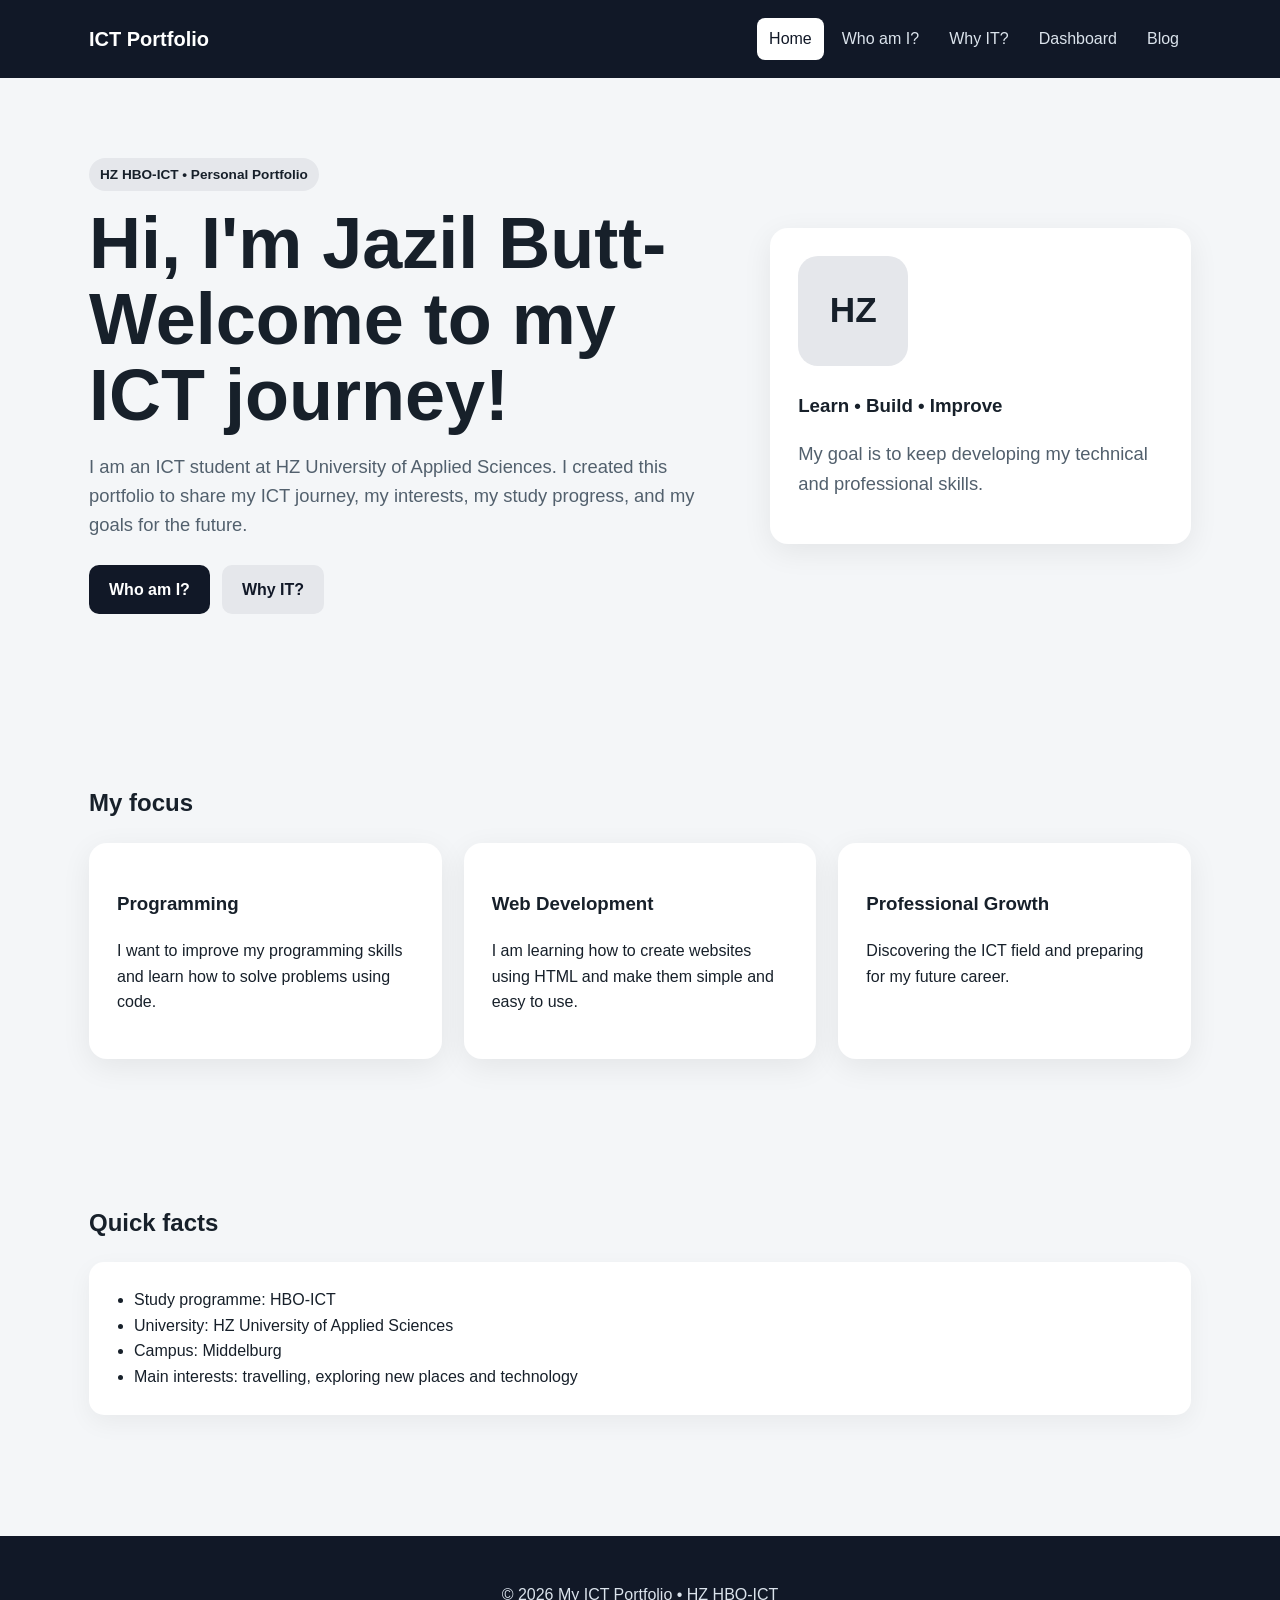
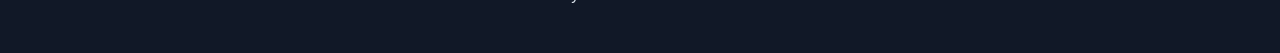
==== index.html @ fc64127b "ICT portfolio website My personal ICT portfolio website for HZ University" ====
<!DOCTYPE html>
<html lang="en">
<head>
  <meta charset="UTF-8">
  <meta name="viewport" content="width=device-width, initial-scale=1.0">
  <meta name="description" content="Personal ICT portfolio website of an HZ ICT student.">
  <title>My ICT Portfolio | Home</title>
  <link rel="stylesheet" href="style.css">
</head>
<body>
<header>
  <nav class="navbar">
    <a class="brand" href="index.html">ICT Portfolio</a>
    <div class="nav-links">
      <a class="active" href="index.html">Home</a>
      <a href="about.html">Who am I?</a>
      <a href="why-it.html">Why IT?</a>
      <a href="dashboard.html">Dashboard</a>
      <a href="blog.html">Blog</a>
    </div>
  </nav>
</header>

<main>
  <section class="hero">
    <div>
      <span class="tag">HZ HBO-ICT • Personal Portfolio</span>
      <h1>Hi, I'm Jazil Butt-Welcome to my ICT journey!</h1>
      <p>I am an ICT student at HZ University of Applied Sciences. I created this portfolio to share my ICT journey, my interests, my study progress, and my goals for the future.</p>
      <div class="buttons">
        <a class="button" href="about.html">Who am I?</a>
        <a class="button secondary" href="why-it.html">Why IT?</a>
      </div>
    </div>
    <div class="hero-card">
      <div class="hz-placeholder">HZ</div>
      <h3>Learn • Build • Improve</h3>
      <p>My goal is to keep developing my technical and professional skills.</p>
    </div>
  </section>

  <section class="section">
    <h2>My focus</h2>
    <div class="grid three">
      <article class="card"><h3>Programming</h3><p>I want to improve my programming skills and learn how to solve problems using code.</p></article>
      <article class="card"><h3>Web Development</h3><p>I am learning how to create websites using HTML and make them simple and easy to use.</p></article>
      <article class="card"><h3>Professional Growth</h3><p>Discovering the ICT field and preparing for my future career.</p></article>
    </div>
  </section>

  <section class="section">
    <h2>Quick facts</h2>
    <ul class="facts">
      <li>Study programme: HBO-ICT</li>
      <li>University: HZ University of Applied Sciences</li>
      <li>Campus: Middelburg</li>
      <li>Main interests: travelling, exploring new places and technology</li>
    </ul>
  </section>
</main>

<footer><p>© 2026 My ICT Portfolio • HZ HBO-ICT</p></footer>
</body>
</html>
---- style.css ----
*{box-sizing:border-box}body{margin:0;font-family:Arial,Helvetica,sans-serif;line-height:1.6;background:#f4f6f8;color:#17202a}header{background:#111827;position:sticky;top:0;z-index:10}.navbar{max-width:1150px;margin:auto;display:flex;align-items:center;justify-content:space-between;padding:18px 24px;gap:20px}.brand{color:white;text-decoration:none;font-size:1.25rem;font-weight:800}.nav-links{display:flex;flex-wrap:wrap;gap:6px}.nav-links a{color:#dbe3ec;text-decoration:none;padding:8px 12px;border-radius:8px}.nav-links a:hover,.nav-links .active{background:#fff;color:#111827}.hero{max-width:1150px;margin:auto;padding:80px 24px;display:grid;grid-template-columns:1.5fr 1fr;gap:50px;align-items:center}.hero h1{font-size:clamp(2.3rem,6vw,4.5rem);line-height:1.05;margin:15px 0}.hero p{font-size:1.15rem;color:#52606d}.tag{display:inline-block;background:#e5e7eb;padding:6px 11px;border-radius:99px;font-size:.85rem;font-weight:700}.hero-card,.card,.post,.progress-box,.highlight{background:white;border-radius:18px;padding:28px;box-shadow:0 8px 30px rgba(0,0,0,.07)}.hz-placeholder{width:110px;height:110px;border-radius:20px;background:#e5e7eb;display:grid;place-items:center;font-size:2.2rem;font-weight:900;margin-bottom:25px}.buttons{display:flex;gap:12px;flex-wrap:wrap;margin-top:25px}.button{background:#111827;color:white;text-decoration:none;padding:12px 20px;border-radius:10px;font-weight:700}.button.secondary{background:#e5e7eb;color:#111827}.section{max-width:1150px;margin:auto;padding:55px 24px}.section h1{font-size:3rem;line-height:1.1;margin:12px 0 35px}.section h2{margin-top:35px}.grid{display:grid;gap:22px}.grid.two{grid-template-columns:repeat(2,1fr)}.grid.three{grid-template-columns:repeat(3,1fr)}.facts{background:white;padding:25px 25px 25px 45px;border-radius:15px;box-shadow:0 8px 25px rgba(0,0,0,.05)}.note{padding:15px;background:#eef2f7;border-left:4px solid #111827}.profile{display:grid;grid-template-columns:260px 1fr;gap:35px;align-items:center}.profile-photo{background:#e5e7eb;border-radius:18px;overflow:hidden;min-height:260px;display:grid;place-items:center}.profile-photo img{width:100%;height:260px;object-fit:cover}.text-link{color:#111827;font-weight:700}.highlight{margin-top:30px;border-left:5px solid #111827}.table-wrap{overflow-x:auto;margin-top:25px}table{width:100%;border-collapse:collapse;background:white;border-radius:15px;overflow:hidden;box-shadow:0 8px 25px rgba(0,0,0,.05)}caption{text-align:left;padding:18px;font-weight:800;font-size:1.2rem}th,td{padding:15px;text-align:left;border-bottom:1px solid #e5e7eb}th{background:#111827;color:white}.status{display:inline-block;padding:4px 9px;border-radius:20px;font-size:.82rem;font-weight:700}.progress-status{background:#e5e7eb}.pending{background:#f1f1f1}.progress-box{margin-top:25px}.progress-box>div:first-child{display:flex;justify-content:space-between;gap:20px}.progress{height:14px;background:#e5e7eb;border-radius:20px;margin:14px 0;overflow:hidden}.progress-bar{height:100%;background:#111827}.posts{display:grid;grid-template-columns:repeat(2,1fr);gap:22px}.post h2{margin:8px 0}.date{font-size:.8rem;font-weight:800;text-transform:uppercase;color:#6b7280}footer{margin-top:50px;padding:30px;text-align:center;background:#111827;color:#dbe3ec}@media(max-width:800px){.hero,.profile,.grid.two,.grid.three,.posts{grid-template-columns:1fr}.navbar{align-items:flex-start;flex-direction:column}.section h1{font-size:2.3rem}.hero{padding-top:50px}.profile-photo{max-width:320px}.nav-links a{padding:7px 8px}}
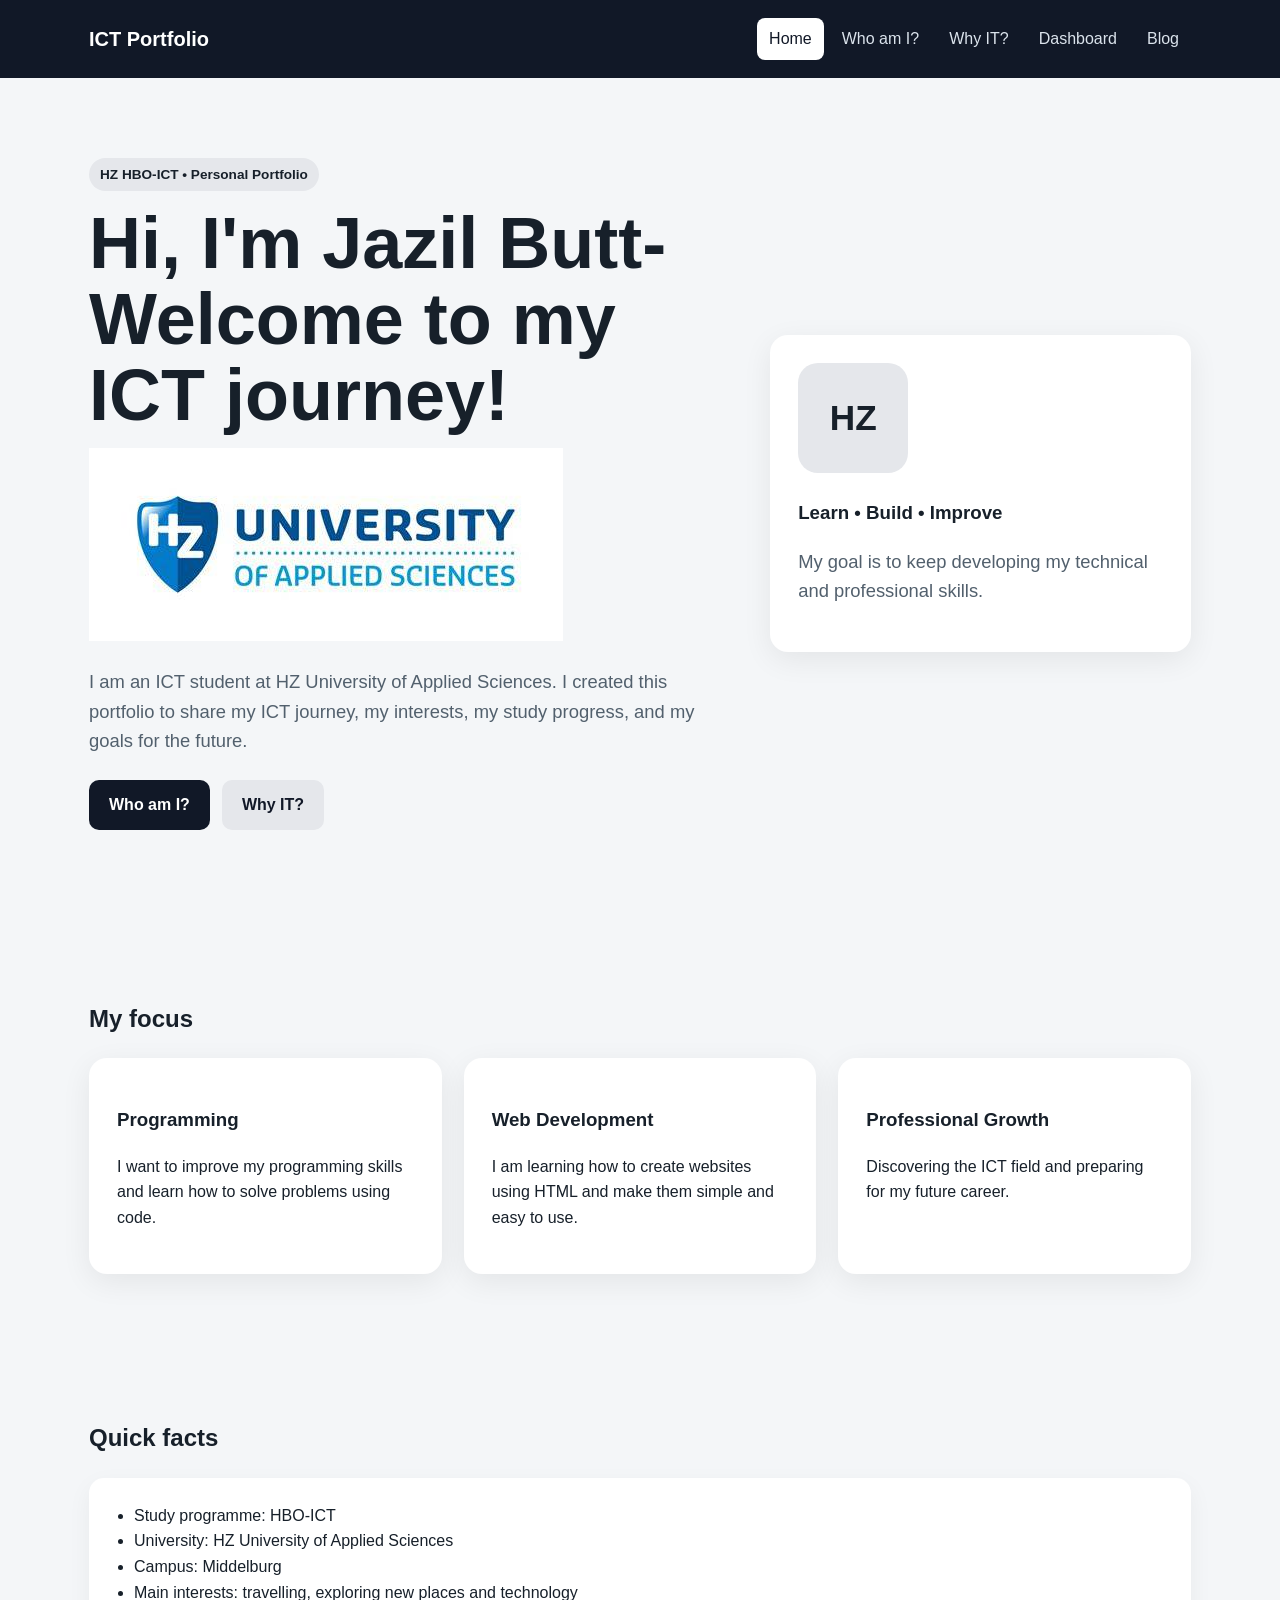
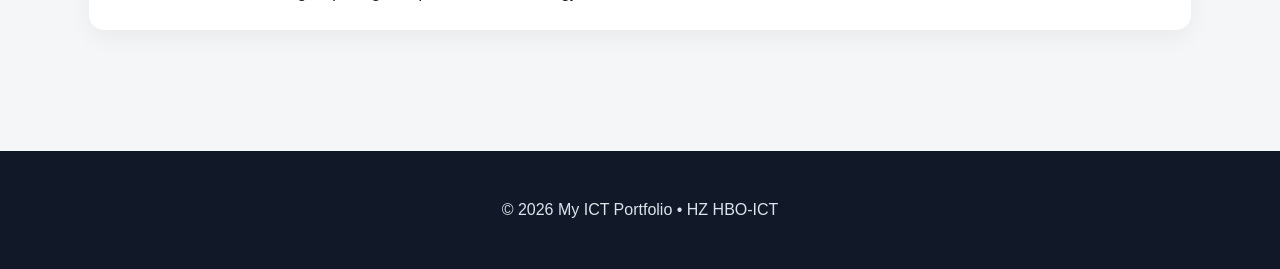
==== commit cfcb7178: "Add HZ logo to portfolio" ====
--- a/index.html
+++ b/index.html
@@ -26,6 +26,7 @@
     <div>
       <span class="tag">HZ HBO-ICT • Personal Portfolio</span>
       <h1>Hi, I'm Jazil Butt-Welcome to my ICT journey!</h1>
+      <img src="images/hz-logo.png" alt="HZ University of Applied Sciences logo">
       <p>I am an ICT student at HZ University of Applied Sciences. I created this portfolio to share my ICT journey, my interests, my study progress, and my goals for the future.</p>
       <div class="buttons">
         <a class="button" href="about.html">Who am I?</a>
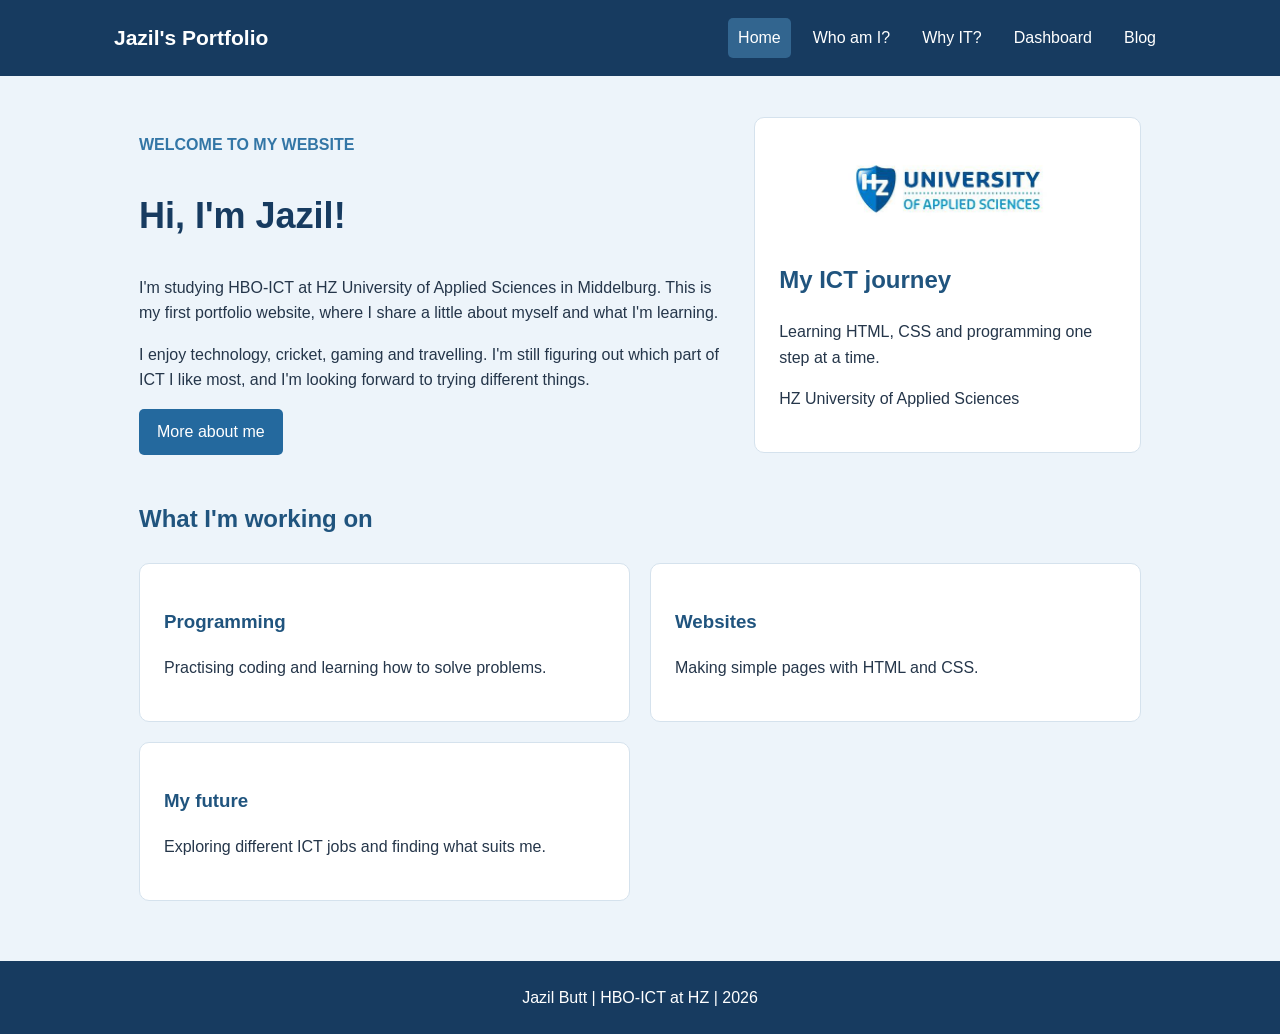
==== commit fbd081b7: "Final updated Jazil portfolio" ====
--- a/index.html
+++ b/index.html
@@ -1,65 +1,103 @@
 <!DOCTYPE html>
 <html lang="en">
-<head>
-  <meta charset="UTF-8">
-  <meta name="viewport" content="width=device-width, initial-scale=1.0">
-  <meta name="description" content="Personal ICT portfolio website of an HZ ICT student.">
-  <title>My ICT Portfolio | Home</title>
-  <link rel="stylesheet" href="style.css">
-</head>
-<body>
-<header>
-  <nav class="navbar">
-    <a class="brand" href="index.html">ICT Portfolio</a>
-    <div class="nav-links">
-      <a class="active" href="index.html">Home</a>
-      <a href="about.html">Who am I?</a>
-      <a href="why-it.html">Why IT?</a>
-      <a href="dashboard.html">Dashboard</a>
-      <a href="blog.html">Blog</a>
+ <head>
+  <meta charset="utf-8"/>
+  <meta content="width=device-width, initial-scale=1.0" name="viewport"/>
+  <title>
+   Home | Jazil's Portfolio
+  </title>
+  <link href="style.css" rel="stylesheet"/>
+ </head>
+ <body>
+  <header>
+   <nav>
+    <h2>
+     Jazil's Portfolio
+    </h2>
+    <div class="links">
+     <a class="active" href="index.html">
+      Home
+     </a>
+     <a href="about.html">
+      Who am I?
+     </a>
+     <a href="why-it.html">
+      Why IT?
+     </a>
+    
+     <a href="dashboard.html">
+      Dashboard
+     </a>
+     <a href="blog.html">
+      Blog
+     </a>
     </div>
-  </nav>
-</header>
-
-<main>
-  <section class="hero">
+   </nav>
+  </header>
+  <main>
+   <section class="intro">
     <div>
-      <span class="tag">HZ HBO-ICT • Personal Portfolio</span>
-      <h1>Hi, I'm Jazil Butt-Welcome to my ICT journey!</h1>
-      <img src="images/hz-logo.png" alt="HZ University of Applied Sciences logo">
-      <p>I am an ICT student at HZ University of Applied Sciences. I created this portfolio to share my ICT journey, my interests, my study progress, and my goals for the future.</p>
-      <div class="buttons">
-        <a class="button" href="about.html">Who am I?</a>
-        <a class="button secondary" href="why-it.html">Why IT?</a>
-      </div>
+     <p class="small">
+      WELCOME TO MY WEBSITE
+     </p>
+     <h1>
+      Hi, I'm Jazil!
+     </h1>
+     <p>
+      I'm studying HBO-ICT at HZ University of Applied Sciences in Middelburg. This is my first portfolio website, where I share a little about myself and what I'm learning.
+     </p>
+     <p>
+      I enjoy technology, cricket, gaming and travelling. I'm still figuring out which part of ICT I like most, and I'm looking forward to trying different things.
+     </p>
+     <a class="button" href="about.html">
+      More about me
+     </a>
     </div>
-    <div class="hero-card">
-      <div class="hz-placeholder">HZ</div>
-      <h3>Learn • Build • Improve</h3>
-      <p>My goal is to keep developing my technical and professional skills.</p>
+    <div class="feature">
+     <img alt="Illustration for Jazil's portfolio" class="home-illustration" src="hz-logo.png"/>
+     <h2>
+      My ICT journey
+     </h2>
+     <p>
+      Learning HTML, CSS and programming one step at a time.
+     </p>
+     <p>
+      HZ University of Applied Sciences
+     </p>
     </div>
-  </section>
-
-  <section class="section">
-    <h2>My focus</h2>
-    <div class="grid three">
-      <article class="card"><h3>Programming</h3><p>I want to improve my programming skills and learn how to solve problems using code.</p></article>
-      <article class="card"><h3>Web Development</h3><p>I am learning how to create websites using HTML and make them simple and easy to use.</p></article>
-      <article class="card"><h3>Professional Growth</h3><p>Discovering the ICT field and preparing for my future career.</p></article>
-    </div>
-  </section>
-
-  <section class="section">
-    <h2>Quick facts</h2>
-    <ul class="facts">
-      <li>Study programme: HBO-ICT</li>
-      <li>University: HZ University of Applied Sciences</li>
-      <li>Campus: Middelburg</li>
-      <li>Main interests: travelling, exploring new places and technology</li>
-    </ul>
-  </section>
-</main>
-
-<footer><p>© 2026 My ICT Portfolio • HZ HBO-ICT</p></footer>
-</body>
+   </section>
+   <h2>
+    What I'm working on
+   </h2>
+   <div class="cards">
+    <article>
+     <h3>
+      Programming
+     </h3>
+     <p>
+      Practising coding and learning how to solve problems.
+     </p>
+    </article>
+    <article>
+     <h3>
+      Websites
+     </h3>
+     <p>
+      Making simple pages with HTML and CSS.
+     </p>
+    </article>
+    <article>
+     <h3>
+      My future
+     </h3>
+     <p>
+      Exploring different ICT jobs and finding what suits me.
+     </p>
+    </article>
+   </div>
+  </main>
+  <footer>
+   Jazil Butt | HBO-ICT at HZ | 2026
+  </footer>
+ </body>
 </html>
--- a/style.css
+++ b/style.css
@@ -1 +1,199 @@
-*{box-sizing:border-box}body{margin:0;font-family:Arial,Helvetica,sans-serif;line-height:1.6;background:#f4f6f8;color:#17202a}header{background:#111827;position:sticky;top:0;z-index:10}.navbar{max-width:1150px;margin:auto;display:flex;align-items:center;justify-content:space-between;padding:18px 24px;gap:20px}.brand{color:white;text-decoration:none;font-size:1.25rem;font-weight:800}.nav-links{display:flex;flex-wrap:wrap;gap:6px}.nav-links a{color:#dbe3ec;text-decoration:none;padding:8px 12px;border-radius:8px}.nav-links a:hover,.nav-links .active{background:#fff;color:#111827}.hero{max-width:1150px;margin:auto;padding:80px 24px;display:grid;grid-template-columns:1.5fr 1fr;gap:50px;align-items:center}.hero h1{font-size:clamp(2.3rem,6vw,4.5rem);line-height:1.05;margin:15px 0}.hero p{font-size:1.15rem;color:#52606d}.tag{display:inline-block;background:#e5e7eb;padding:6px 11px;border-radius:99px;font-size:.85rem;font-weight:700}.hero-card,.card,.post,.progress-box,.highlight{background:white;border-radius:18px;padding:28px;box-shadow:0 8px 30px rgba(0,0,0,.07)}.hz-placeholder{width:110px;height:110px;border-radius:20px;background:#e5e7eb;display:grid;place-items:center;font-size:2.2rem;font-weight:900;margin-bottom:25px}.buttons{display:flex;gap:12px;flex-wrap:wrap;margin-top:25px}.button{background:#111827;color:white;text-decoration:none;padding:12px 20px;border-radius:10px;font-weight:700}.button.secondary{background:#e5e7eb;color:#111827}.section{max-width:1150px;margin:auto;padding:55px 24px}.section h1{font-size:3rem;line-height:1.1;margin:12px 0 35px}.section h2{margin-top:35px}.grid{display:grid;gap:22px}.grid.two{grid-template-columns:repeat(2,1fr)}.grid.three{grid-template-columns:repeat(3,1fr)}.facts{background:white;padding:25px 25px 25px 45px;border-radius:15px;box-shadow:0 8px 25px rgba(0,0,0,.05)}.note{padding:15px;background:#eef2f7;border-left:4px solid #111827}.profile{display:grid;grid-template-columns:260px 1fr;gap:35px;align-items:center}.profile-photo{background:#e5e7eb;border-radius:18px;overflow:hidden;min-height:260px;display:grid;place-items:center}.profile-photo img{width:100%;height:260px;object-fit:cover}.text-link{color:#111827;font-weight:700}.highlight{margin-top:30px;border-left:5px solid #111827}.table-wrap{overflow-x:auto;margin-top:25px}table{width:100%;border-collapse:collapse;background:white;border-radius:15px;overflow:hidden;box-shadow:0 8px 25px rgba(0,0,0,.05)}caption{text-align:left;padding:18px;font-weight:800;font-size:1.2rem}th,td{padding:15px;text-align:left;border-bottom:1px solid #e5e7eb}th{background:#111827;color:white}.status{display:inline-block;padding:4px 9px;border-radius:20px;font-size:.82rem;font-weight:700}.progress-status{background:#e5e7eb}.pending{background:#f1f1f1}.progress-box{margin-top:25px}.progress-box>div:first-child{display:flex;justify-content:space-between;gap:20px}.progress{height:14px;background:#e5e7eb;border-radius:20px;margin:14px 0;overflow:hidden}.progress-bar{height:100%;background:#111827}.posts{display:grid;grid-template-columns:repeat(2,1fr);gap:22px}.post h2{margin:8px 0}.date{font-size:.8rem;font-weight:800;text-transform:uppercase;color:#6b7280}footer{margin-top:50px;padding:30px;text-align:center;background:#111827;color:#dbe3ec}@media(max-width:800px){.hero,.profile,.grid.two,.grid.three,.posts{grid-template-columns:1fr}.navbar{align-items:flex-start;flex-direction:column}.section h1{font-size:2.3rem}.hero{padding-top:50px}.profile-photo{max-width:320px}.nav-links a{padding:7px 8px}}+/* Jazil's ICT portfolio - shared styles for all pages */
+
+* {
+  box-sizing: border-box;
+}
+
+body {
+  margin: 0;
+  font-family: Arial, sans-serif;
+  line-height: 1.6;
+  color: #25364a;
+  background-color: #edf4fa;
+}
+
+header {
+  background-color: #173b60;
+}
+
+nav {
+  max-width: 1100px;
+  margin: auto;
+  padding: 18px 24px;
+  display: flex;
+  justify-content: space-between;
+  align-items: center;
+  gap: 20px;
+}
+
+nav h2 {
+  margin: 0;
+  color: white;
+  font-size: 21px;
+}
+
+.links {
+  display: flex;
+  flex-wrap: wrap;
+  gap: 12px;
+}
+
+.links a {
+  color: white;
+  text-decoration: none;
+  padding: 7px 10px;
+  border-radius: 5px;
+}
+
+.links a:hover,
+.links a.active {
+  background-color: #32658f;
+}
+
+main {
+  max-width: 1050px;
+  min-height: 65vh;
+  margin: 40px auto;
+  padding: 0 24px;
+}
+
+h1 {
+  color: #173b60;
+  font-size: 36px;
+}
+
+h2, h3 {
+  color: #20547e;
+}
+
+p {
+  max-width: 780px;
+}
+
+a {
+  color: #176398;
+}
+
+.intro,
+.about-layout {
+  display: grid;
+  grid-template-columns: 3fr 2fr;
+  align-items: center;
+  gap: 35px;
+  margin: 30px 0 45px;
+}
+
+.about-layout {
+  grid-template-columns: 230px 1fr 1fr;
+  align-items: start;
+}
+
+.profile-picture img {
+  width: 100%;
+  border-radius: 12px;
+  border: 4px solid white;
+}
+
+.home-illustration {
+  width: 230px;
+  height: auto;
+  display: block;
+  margin: 0 auto 25px;
+  object-fit: contain;
+}
+
+.small {
+  color: #3376a6;
+  font-weight: bold;
+}
+
+.feature,
+.cards article {
+  padding: 24px;
+  background-color: white;
+  border: 1px solid #d5e2ed;
+  border-radius: 10px;
+}
+
+.cards,
+.two {
+  display: grid;
+  grid-template-columns: repeat(2, 1fr);
+  gap: 20px;
+  margin: 25px 0;
+}
+
+.button {
+  display: inline-block;
+  padding: 10px 18px;
+  color: white;
+  background-color: #24699e;
+  border-radius: 5px;
+  text-decoration: none;
+}
+
+.button:hover {
+  background-color: #174b73;
+}
+
+li {
+  margin-bottom: 8px;
+}
+
+.progress {
+  height: 14px;
+  margin-top: 14px;
+  background-color: #dce7f0;
+  border-radius: 7px;
+}
+
+.table-scroll {
+  overflow-x: auto;
+}
+
+table {
+  width: 100%;
+  margin-top: 20px;
+  border-collapse: collapse;
+  background-color: white;
+}
+
+th, td {
+  padding: 12px;
+  border: 1px solid #d3dfeb;
+  text-align: left;
+}
+
+th {
+  background-color: #dceafa;
+}
+
+summary {
+  color: #176398;
+  cursor: pointer;
+}
+
+footer {
+  margin-top: 60px;
+  padding: 24px;
+  text-align: center;
+  background-color: #173b60;
+  color: white;
+}
+
+@media (max-width: 850px) {
+  nav {
+    flex-direction: column;
+  }
+
+  .intro,
+  .about-layout,
+  .cards,
+  .two {
+    grid-template-columns: 1fr;
+  }
+
+  .profile-picture {
+    max-width: 240px;
+  }
+}
